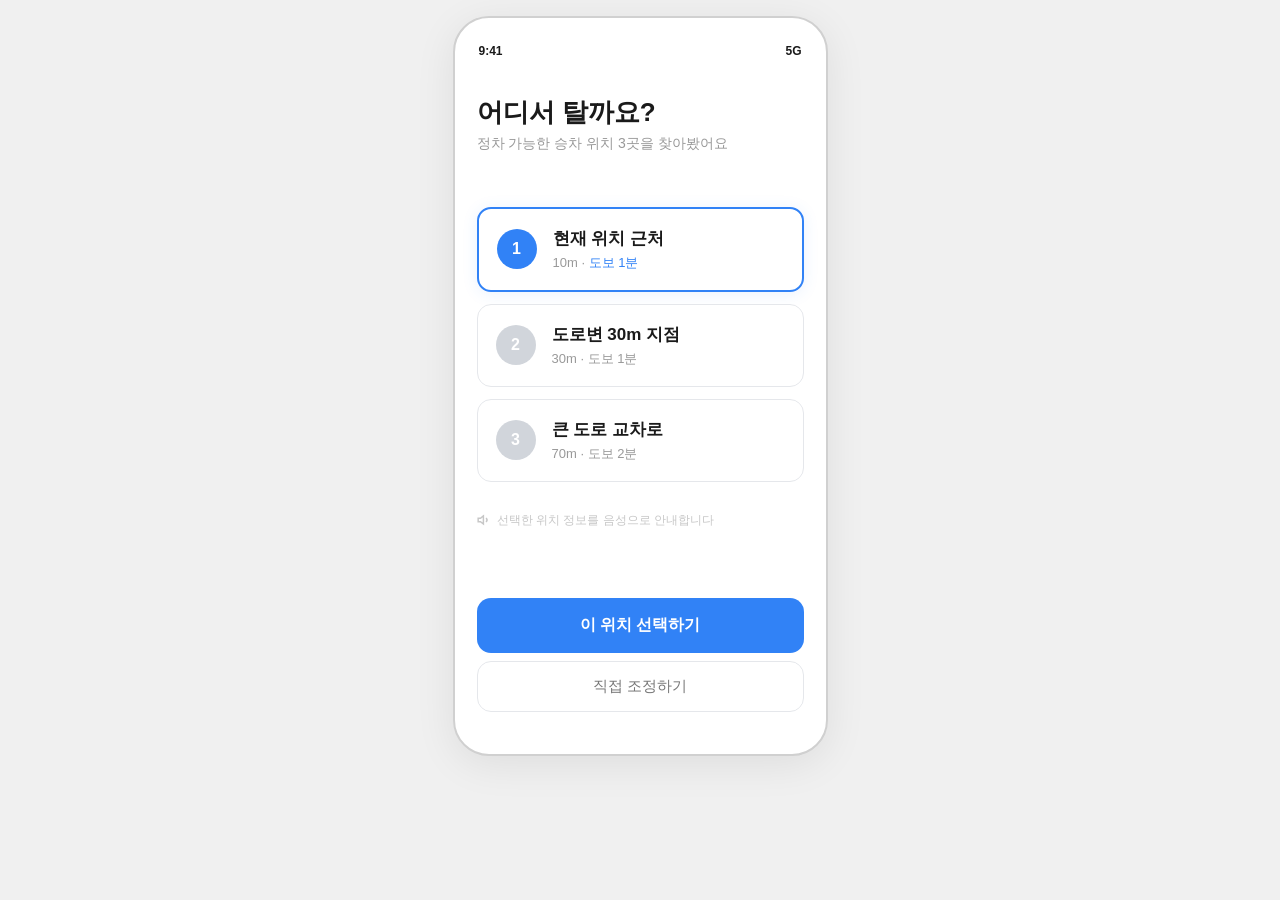
==== pages/boarding.html @ c4eb9c72 "first commit" ====
<!DOCTYPE html>
<html lang="ko">
<head>
<meta charset="UTF-8"/>
<meta name="viewport" content="width=device-width,initial-scale=1,maximum-scale=1,user-scalable=no"/>
<title>접근성 택시 호출</title>
<style>
:root{--pri:#3182F6;--pri-l:#EBF3FF;--pri-d:#1B64DA;--txt:#1A1A1A;--txt2:#999;--brd:#E5E7EB;--grn:#34C759;--red:#E24B4A;--r:14px}
*,*::before,*::after{box-sizing:border-box;margin:0;padding:0}
body{font-family:-apple-system,BlinkMacSystemFont,'Pretendard','Apple SD Gothic Neo',sans-serif;background:#F0F0F0;min-height:100vh;display:flex;justify-content:center;padding:16px 0;-webkit-font-smoothing:antialiased}
.phone{width:375px;height:740px;background:#fff;border-radius:36px;border:2px solid #D0D0D0;overflow:hidden;position:relative;box-shadow:0 8px 40px rgba(0,0,0,.08)}
.scr{position:absolute;inset:0;display:flex;flex-direction:column;opacity:0;pointer-events:none;transition:opacity .25s}
.scr.on{opacity:1;pointer-events:auto}
.sb{height:30px;display:flex;align-items:center;justify-content:space-between;padding:0 24px;font-size:12px;font-weight:600;color:var(--txt);flex-shrink:0}
.hd{padding:10px 22px 6px;display:flex;align-items:center;gap:8px;flex-shrink:0}
.hd h1{font-size:18px;font-weight:600;color:var(--txt)}
.bd{flex:1;display:flex;flex-direction:column;padding:0 22px;overflow-y:auto;overflow-x:hidden}
.bd-c{align-items:center}
.sp{flex:1}
.pt{font-size:26px;font-weight:700;color:var(--txt);line-height:1.3}
.ps{font-size:14px;color:var(--txt2);margin-top:5px}
.bk{width:30px;height:30px;display:flex;align-items:center;justify-content:center;background:none;border:none;cursor:pointer;padding:0}
.bk svg{width:20px;height:20px;fill:none;stroke:var(--txt);stroke-width:2.5}
.btn-p{display:block;width:100%;padding:17px 0;border:none;border-radius:var(--r);background:var(--pri);color:#fff;font-size:16px;font-weight:600;text-align:center;cursor:pointer;margin-bottom:8px}
.btn-p:active{background:var(--pri-d)}
.btn-s{display:block;width:100%;padding:15px 0;border:1.5px solid var(--brd);border-radius:var(--r);background:#fff;color:#777;font-size:15px;font-weight:500;text-align:center;cursor:pointer;margin-bottom:8px}
.btn-s:active{background:#F8F8F8}
.ba{width:100%;padding-bottom:16px}
.gps{position:relative;width:100px;height:100px;margin:0 auto 30px}
.gps-o{position:absolute;inset:0;margin:auto;width:80px;height:80px;border-radius:50%;border:2.5px dashed var(--brd)}
.gps-i{position:absolute;inset:0;margin:auto;width:44px;height:44px;border-radius:50%;border:2.5px solid var(--pri);border-top-color:transparent;animation:spin 1.2s linear infinite}
.gps-d{position:absolute;inset:0;margin:auto;width:14px;height:14px;border-radius:50%;background:var(--pri)}
.dots{display:flex;gap:8px;justify-content:center;margin-top:30px}
.dot{width:8px;height:8px;border-radius:50%;background:var(--pri);animation:fd 1.4s ease-in-out infinite}
.dot:nth-child(2){animation-delay:.3s}.dot:nth-child(3){animation-delay:.6s}
@keyframes spin{to{transform:rotate(360deg)}}
@keyframes fd{0%,100%{opacity:.2}50%{opacity:1}}
@keyframes fi{from{opacity:0;transform:translateY(10px)}to{opacity:1;transform:translateY(0)}}
.cl{display:flex;flex-direction:column;gap:12px;padding-top:18px}
.cd{padding:18px;border-radius:var(--r);border:1.5px solid var(--brd);background:#fff;display:flex;align-items:center;gap:16px;cursor:pointer;transition:all .2s;animation:fi .35s both}
.cd:nth-child(2){animation-delay:.07s}.cd:nth-child(3){animation-delay:.14s}
.cd.sel{border:2.5px solid var(--pri);box-shadow:0 2px 16px rgba(49,130,246,.1)}
.cn{width:40px;height:40px;border-radius:50%;display:flex;align-items:center;justify-content:center;background:#D1D5DB;color:#fff;font-size:16px;font-weight:700;flex-shrink:0;transition:background .2s}
.cd.sel .cn{background:var(--pri)}
.cm{font-size:17px;font-weight:600;color:var(--txt)}
.ci{font-size:13px;color:var(--txt2);margin-top:4px}
.ci .wt{transition:color .2s}
.cd.sel .wt{color:var(--pri)}
.vh{display:flex;align-items:center;gap:6px;padding:12px 0;opacity:.55}
.vh span{font-size:12px;color:var(--txt2)}
.vh svg{width:14px;height:14px;fill:none;stroke:#999;stroke-width:2.5;flex-shrink:0}
.mb{flex:1;display:flex;flex-direction:column;overflow:hidden}
.mc{flex:1;position:relative;overflow:hidden;background:#EEEAE0;min-height:0}
.map-real{width:100%;height:100%;position:absolute;top:0;left:0;z-index:1}
.po{position:absolute;top:50%;left:50%;transform:translate(-50%,calc(-100% - 4px));z-index:10;pointer-events:none;display:flex;flex-direction:column;align-items:center}
.pt2{background:var(--txt);color:#fff;font-size:11px;font-weight:600;padding:4px 12px;border-radius:5px;position:relative}
.pt2::after{content:'';position:absolute;bottom:-5px;left:50%;transform:translateX(-50%);border-left:5px solid transparent;border-right:5px solid transparent;border-top:5px solid var(--txt)}
.pg{position:absolute;top:50%;left:50%;transform:translate(-50%,-50%);width:44px;height:44px;border-radius:50%;background:rgba(49,130,246,.08);z-index:5;pointer-events:none}
.mb-s{position:absolute;top:10px;right:10px;background:rgba(255,255,255,.92);border-radius:6px;padding:4px 9px;font-size:10px;color:#888;border:1px solid #ddd;z-index:10}
.mb-h{position:absolute;bottom:10px;left:50%;transform:translateX(-50%);background:rgba(0,0,0,.65);color:#fff;font-size:12px;padding:6px 16px;border-radius:16px;z-index:10;white-space:nowrap}
.bs{background:#fff;padding:14px 22px 16px;border-top:1px solid #eee;flex-shrink:0}
.bsh{width:30px;height:3px;background:#ddd;border-radius:2px;margin:0 auto 10px}
.bsi{display:flex;align-items:flex-start;gap:8px;background:#F7F7F7;border-radius:10px;padding:11px 14px;margin-bottom:12px}
.bsi svg{width:14px;height:14px;fill:none;stroke:#888;stroke-width:2.5;flex-shrink:0;margin-top:1px}
.bsi span{font-size:12px;color:#555;line-height:1.5}
.dc{background:var(--pri);border-radius:16px;padding:16px 20px 20px;margin-top:10px}
.dl{font-size:11px;color:rgba(255,255,255,.6);margin-bottom:12px}
.dm{display:flex;align-items:center;gap:16px}
.dm svg{width:54px;height:54px;flex-shrink:0}
.dd{font-size:36px;font-weight:600;color:#fff;letter-spacing:-.03em}
.dr{font-size:13px;color:rgba(255,255,255,.5);margin-top:3px}
.mm{height:60px;background:#EEEAE0;border-radius:8px;overflow:hidden;position:relative;margin:12px 0 6px}
.mm .rd{position:absolute;background:#DFDBD0}
.mm .rh{height:3px;left:0;right:0}.mm .rv{width:3px;top:0;bottom:0}
.vs{display:flex;align-items:center;justify-content:center;gap:6px;padding:6px 0;font-size:13px;color:var(--grn);transition:color .3s}
.vs.warn{color:var(--red)}
.vs svg{width:14px;height:14px}
.dir-status{font-size:12px;color:rgba(255,255,255,.7);margin-top:6px;padding:4px 10px;background:rgba(255,255,255,.1);border-radius:8px;text-align:center}
.al{font-size:13px;color:var(--txt2)}
.ai{margin:18px 0 12px}
.ai svg{width:90px;height:120px}
.ab{background:var(--pri-l);border-radius:12px;padding:16px 20px;width:100%;margin-bottom:16px}
.ab p{font-size:14px;color:var(--pri);line-height:1.7}
.it{width:100%}
.ir{display:flex;justify-content:space-between;align-items:center;padding:11px 0;border-bottom:1px solid #F0F0F0}
.ir:last-child{border-bottom:none}
.il{font-size:14px;color:var(--txt2)}
.iv{font-size:14px;font-weight:600;color:var(--txt)}
.iv-l{font-size:17px;letter-spacing:.04em}
.lm{position:absolute;bottom:60px;left:50%;transform:translateX(-50%);font-size:11px;color:#bbb;white-space:nowrap}
@media(max-width:390px){.phone{width:100%;height:100vh;height:100dvh;border-radius:0;border:none}}
</style>
</head>
<body>
<div class="phone">

<div class="scr on" id="s-load">
  <div class="sb"><span>9:41</span><span>5G</span></div>
  <div class="hd"><h1>현재 위치 확인 중</h1></div>
  <div class="bd bd-c" style="justify-content:center">
    <div class="gps"><div class="gps-o"></div><div class="gps-i"></div><div class="gps-d"></div></div>
    <p style="font-size:18px;font-weight:600;color:var(--txt);text-align:center">위치를 찾고 있습니다</p>
    <p style="font-size:14px;color:var(--txt2);text-align:center;margin-top:6px">잠시만 기다려 주세요</p>
    <div class="dots"><span class="dot"></span><span class="dot"></span><span class="dot"></span></div>
    <p class="lm" id="lm"></p>
    <div class="sp"></div>
    <p style="font-size:12px;color:#ccc;padding-bottom:20px">접근성 모드</p>
  </div>
</div>

<div class="scr" id="s-rec">
  <div class="sb"><span>9:41</span><span>5G</span></div>
  <div style="padding:12px 22px 0"><p class="pt">어디서 탈까요?</p><p class="ps" id="rec-sub">정차 가능한 승차 위치 3곳을 찾아봤어요</p></div>
  <div class="bd">
    <div class="cl" id="pl"></div>
    <div class="vh"><svg viewBox="0 0 24 24"><polygon points="11 5 6 9 2 9 2 15 6 15 11 19"/><path d="M15.54 8.46a5 5 0 010 7.07"/></svg><span>선택한 위치 정보를 음성으로 안내합니다</span></div>
    <div class="sp"></div>
    <div class="ba"><button class="btn-p" id="b-sel">이 위치 선택하기</button><button class="btn-s" id="b-adj">직접 조정하기</button></div>
  </div>
</div>

<div class="scr" id="s-map">
  <div class="sb"><span>9:41</span><span>5G</span></div>
  <div class="hd"><button class="bk" id="b-mb"><svg viewBox="0 0 24 24"><path d="M15 18l-6-6 6-6"/></svg></button><h1>위치 조정</h1></div>
  <div class="mb">
    <div class="mc"><div class="map-real" id="kmap"></div>
      <div class="po"><div class="pt2">출발</div><svg width="14" height="18" viewBox="0 0 12 15" style="margin-top:3px"><path d="M6 0C2.7 0 0 2.7 0 6c0 4.5 6 9 6 9s6-4.5 6-9c0-3.3-2.7-6-6-6z" fill="#3182F6"/><circle cx="6" cy="5.5" r="2.5" fill="#fff"/></svg></div>
      <div class="pg"></div><span class="mb-s">느린 이동</span><span class="mb-h">지도를 움직여 위치를 맞추세요</span>
    </div>
    <div class="bs"><div class="bsh"></div>
      <div class="bsi"><svg viewBox="0 0 24 24"><polygon points="11 5 6 9 2 9 2 15 6 15 11 19"/><path d="M15.54 8.46a5 5 0 010 7.07"/></svg><span id="m-addr">위치 정보를 불러오는 중...</span></div>
      <button class="btn-p" id="b-cf">이 위치로 출발지 확정</button><button class="btn-s" id="b-rc">현재 위치로 돌아가기</button>
    </div>
  </div>
</div>

<div class="scr" id="s-dir">
  <div class="sb"><span>9:41</span><span>5G</span></div>
  <div class="hd"><button class="bk" id="b-db"><svg viewBox="0 0 24 24"><path d="M15 18l-6-6 6-6"/></svg></button><h1 id="dht">승차 위치로 이동</h1></div>
  <div class="bd">
    <div class="dc"><p class="dl" id="dlc">현위치 기반</p>
      <div class="dm"><svg viewBox="0 0 52 52" fill="none"><path d="M26 44V14" stroke="#fff" stroke-width="4.5" stroke-linecap="round"/><path d="M12 24l14-14 14 14" stroke="#fff" stroke-width="4.5" stroke-linecap="round" stroke-linejoin="round"/></svg><div><p class="dd" id="dds">0m</p><p class="dr" id="ddr">승차 위치 방향</p></div></div>
      <p class="dir-status" id="d-status">경로 준비 중...</p>
    </div>
    <div class="mm"><div class="rd rh" style="top:50%"></div><div class="rd rv" style="left:44%"></div><svg width="3" height="24" viewBox="0 0 3 24" style="position:absolute;top:10%;left:44%;transform:translateX(-50%);z-index:2"><line x1="1.5" y1="0" x2="1.5" y2="24" stroke="#3182F6" stroke-width="2.5" stroke-dasharray="3 2.5"/></svg><div style="position:absolute;top:8%;left:44%;transform:translate(-50%,-50%);width:8px;height:8px;border-radius:50%;background:#3182F6;border:2px solid #fff;z-index:3"></div><svg style="position:absolute;top:68%;left:44%;transform:translate(-50%,-50%);z-index:3" width="10" height="12" viewBox="0 0 10 12"><path d="M5 0C2.2 0 0 2.2 0 5c0 3.8 5 7 5 7s5-3.2 5-7c0-2.8-2.2-5-5-5z" fill="#E24B4A"/><circle cx="5" cy="4.5" r="2" fill="#fff"/></svg></div>
    <div class="vs" id="vib-row"><svg viewBox="0 0 20 20" fill="none" stroke="#34C759" stroke-width="2"><rect x="3" y="3" width="14" height="14" rx="2"/><path d="M7 10h6"/></svg><span id="vib-txt">방향 맞음 — 짧은 진동</span></div>
    <div class="sp"></div><div class="ba"><button class="btn-s" id="b-end">안내 종료</button></div>
  </div>
</div>

<div class="scr" id="s-arr">
  <div class="sb"><span>9:41</span><span>5G</span></div>
  <div style="padding:10px 22px 0"><p class="al">승차 위치 도착</p><p class="pt" style="font-size:22px;margin-top:2px">승차 위치에 도착했습니다</p><p class="ps" id="a-name">승차 위치</p></div>
  <div class="bd bd-c">
    <div class="ai"><svg viewBox="0 0 80 110" fill="none"><path d="M40 6l5 5-5 5-5-5z" fill="#3182F6" opacity=".2"/><path d="M40 0l7 7-7 7-7-7z" fill="#3182F6" opacity=".4"/><rect x="16" y="22" width="48" height="78" rx="14" fill="#E8E8E8" stroke="#C0C0C0" stroke-width="1.5"/><rect x="20" y="28" width="40" height="66" rx="10" fill="#3182F6"/><rect x="24" y="32" width="32" height="24" rx="5" fill="#7AB3FA"/><rect x="24" y="72" width="32" height="18" rx="5" fill="#7AB3FA"/><rect x="30" y="60" width="20" height="8" rx="3" fill="#FFD60A"/><circle cx="28" cy="36" r="2" fill="#B5D4F4"/><circle cx="52" cy="36" r="2" fill="#B5D4F4"/><rect x="12" y="40" width="5" height="14" rx="2.5" fill="#C0C0C0"/><rect x="63" y="40" width="5" height="14" rx="2.5" fill="#C0C0C0"/><rect x="12" y="72" width="5" height="14" rx="2.5" fill="#C0C0C0"/><rect x="63" y="72" width="5" height="14" rx="2.5" fill="#C0C0C0"/></svg></div>
    <div class="ab"><p>이 위치에서 택시를 기다려 주세요</p><p>택시는 약 <strong>3분</strong> 후 도착합니다</p></div>
    <div class="it"><div class="ir"><span class="il">차량번호</span><span class="iv iv-l">32바 7749</span></div><div class="ir" style="border:none"><span class="il">차종</span><span class="iv">흰색 쏘나타</span></div></div>
    <div class="sp"></div><div class="ba"><button class="btn-p">기사에게 위치 알리기</button></div>
  </div>
</div>

</div>
<script>
(function(){
'use strict';
var KEY='93fb3b70693c7f3aba7c97dd76479fd7';
var TMAP_KEY='ewuHf80duw1GifgLJa0T493eeglXMUyz2eCDDbfo';
var loc=null,places=[],si=0,kok=false,mi=null,done=false;
var target=null;
var routePoints=[];
var watchId=null;
var offRouteStart=0;
var lastVibTime=0;
var isFallbackRoute=false;

function $(s){return document.querySelector(s)}
function $$(s){return document.querySelectorAll(s)}

function go(id){
  $$('.scr').forEach(function(s){s.classList.remove('on')});
  var t=$('#s-'+id);if(t)t.classList.add('on');
  if(id==='map') scheduleMapInit();
  if(id==='dir') iDir();
}

function gd(a,b,c,d){
  var R=6371e3,x=(c-a)*Math.PI/180,y=(d-b)*Math.PI/180;
  var z=Math.sin(x/2)**2+Math.cos(a*Math.PI/180)*Math.cos(c*Math.PI/180)*Math.sin(y/2)**2;
  return Math.round(R*2*Math.atan2(Math.sqrt(z),Math.sqrt(1-z)));
}

function vibrateSafe(pattern){
  if(navigator.vibrate) navigator.vibrate(pattern);
}

function stopWatch(){
  if(watchId!==null){navigator.geolocation.clearWatch(watchId);watchId=null}
}

// ── GPS ──
function iGPS(){
  $('#lm').textContent='GPS 신호 수신 중...';
  if(!navigator.geolocation){loc={lat:37.5665,lng:126.978};oLoc();return}
  navigator.geolocation.getCurrentPosition(function(p){
    loc={lat:p.coords.latitude,lng:p.coords.longitude};
    $('#lm').textContent='위치 확인 완료, 주변 탐색 중...';oLoc();
  },function(){
    $('#lm').textContent='기본 위치 사용';loc={lat:37.5665,lng:126.978};oLoc();
  },{timeout:8000,enableHighAccuracy:true,maximumAge:0});
  setTimeout(function(){if(!loc){loc={lat:37.5665,lng:126.978};oLoc()}},9000);
}

// ── Kakao SDK ──
function lK(){
  var s=document.createElement('script');
  s.src='https://dapi.kakao.com/v2/maps/sdk.js?appkey='+KEY+'&libraries=services&autoload=false';
  s.onload=function(){
    if(window.kakao&&window.kakao.maps){
      window.kakao.maps.load(function(){kok=true;console.log('Kakao OK');if(loc&&!done)sP()});
    }
  };
  s.onerror=function(){console.log('SDK fail');if(loc&&!done)fb()};
  document.head.appendChild(s);
}

function oLoc(){
  if(kok&&!done){sP();return}
  var w=setInterval(function(){if(kok){clearInterval(w);if(!done)sP()}},300);
  setTimeout(function(){clearInterval(w);if(!done)fb()},7000);
}

// ── Search Places ──
function sP(){
  if(done)return;done=true;
  var all=[],pos=new kakao.maps.LatLng(loc.lat,loc.lng),ps=new kakao.maps.services.Places();
  var kws=['편의점','지하철역 출구','버스정류장'],cnt=0;
  kws.forEach(function(kw){
    ps.keywordSearch(kw,function(data,st){
      cnt++;
      if(st===kakao.maps.services.Status.OK){
        data.forEach(function(d){
          var dist=parseInt(d.distance)||gd(loc.lat,loc.lng,+d.y,+d.x);
          if(dist<=500)all.push({name:d.place_name+' 앞',dist:dist,walk:Math.max(1,Math.ceil(dist/67)),lat:+d.y,lng:+d.x,addr:d.road_address_name||d.address_name});
        });
      }
      if(cnt>=kws.length){
        if(all.length===0){fbGeo();return}
        all.sort(function(a,b){return a.dist-b.dist});
        var seen={},u=[];
        all.forEach(function(r){var k=r.lat.toFixed(4)+','+r.lng.toFixed(4);if(!seen[k]&&u.length<3){seen[k]=true;u.push(r)}});
        places=u.length?u:all.slice(0,3);
        rC();setTimeout(function(){go('rec')},500);
      }
    },{location:pos,radius:500,sort:kakao.maps.services.SortBy.DISTANCE,size:5});
  });
}

function fbGeo(){
  if(!kok){fb();return}
  var gc=new kakao.maps.services.Geocoder();
  gc.coord2Address(loc.lng,loc.lat,function(r,st){
    var b='현재 위치';
    if(st===kakao.maps.services.Status.OK&&r[0])b=r[0].road_address?r[0].road_address.address_name:r[0].address.address_name;
    places=[{name:b+' 앞',dist:10,walk:1,lat:loc.lat,lng:loc.lng,addr:b},{name:b+' 건너편',dist:30,walk:1,lat:loc.lat+.0003,lng:loc.lng,addr:b},{name:b+' 사거리',dist:60,walk:2,lat:loc.lat,lng:loc.lng+.0005,addr:b}];
    rC();setTimeout(function(){go('rec')},500);
  });
}

function fb(){
  done=true;
  places=[{name:'현재 위치 근처',dist:10,walk:1,lat:loc.lat,lng:loc.lng,addr:'현재 위치'},{name:'도로변 30m 지점',dist:30,walk:1,lat:loc.lat+.0003,lng:loc.lng,addr:'부근'},{name:'큰 도로 교차로',dist:70,walk:2,lat:loc.lat+.0005,lng:loc.lng+.0003,addr:'부근'}];
  rC();setTimeout(function(){go('rec')},500);
}

// ── Render Cards ──
function rC(){
  var el=$('#pl');if(!el)return;el.innerHTML='';si=0;
  $('#rec-sub').textContent='정차 가능한 승차 위치 '+places.length+'곳을 찾아봤어요';
  places.forEach(function(p,i){
    var c=document.createElement('div');c.className='cd'+(i===0?' sel':'');
    c.innerHTML='<div class="cn">'+(i+1)+'</div><div><div class="cm">'+p.name+'</div><div class="ci">'+p.dist+'m · <span class="wt">도보 '+p.walk+'분</span></div></div>';
    c.onclick=function(){si=i;$$('.cd').forEach(function(x,j){j===si?x.classList.add('sel'):x.classList.remove('sel')})};
    el.appendChild(c);
  });
}

// ── Map Init (fix #3) ──
function scheduleMapInit(){
  requestAnimationFrame(function(){
    requestAnimationFrame(function(){
      setTimeout(iMap,80);
    });
  });
}

function iMap(){
  var c=document.getElementById('kmap');
  if(!c||!kok||!loc){
    var s=places[si]||{name:'위치 정보 없음',dist:0};
    $('#m-addr').textContent=s.name+', '+s.dist+'m, 승차 가능';
    return;
  }
  // check container rendered
  if(c.clientWidth===0||c.clientHeight===0){
    setTimeout(iMap,100);return;
  }
  // reuse existing map
  if(mi){
    try{
      mi.relayout();
      var ct=places[si]?new kakao.maps.LatLng(places[si].lat,places[si].lng):new kakao.maps.LatLng(loc.lat,loc.lng);
      mi.setCenter(ct);
    }catch(e){console.log('relayout err:',e)}
    return;
  }
  try{
    var startPos=places[si]?new kakao.maps.LatLng(places[si].lat,places[si].lng):new kakao.maps.LatLng(loc.lat,loc.lng);
    var map=new kakao.maps.Map(c,{center:startPos,level:3});
    mi=map;
    // blue dot for current location
    var dot=document.createElement('div');dot.style.cssText='width:14px;height:14px;background:#3182F6;border-radius:50%;border:3px solid #fff;box-shadow:0 0 8px rgba(49,130,246,.4)';
    new kakao.maps.CustomOverlay({position:new kakao.maps.LatLng(loc.lat,loc.lng),content:dot,map:map,zIndex:3});
    // geocoder for address
    var gc=new kakao.maps.services.Geocoder();
    function ua(){
      var p=map.getCenter(),d=gd(loc.lat,loc.lng,p.getLat(),p.getLng());
      gc.coord2Address(p.getLng(),p.getLat(),function(r,s){
        if(s===kakao.maps.services.Status.OK&&r[0]){
          var a=r[0].road_address?r[0].road_address.address_name:r[0].address.address_name;
          $('#m-addr').textContent=a+', '+d+'m, 승차 가능';
        }
      });
    }
    kakao.maps.event.addListener(map,'idle',ua);
    setTimeout(function(){map.relayout();map.setCenter(startPos);ua()},150);
    console.log('Map init OK');
  }catch(e){
    console.log('Map err:',e);
    $('#m-addr').textContent='지도 로딩 실패 ('+location.origin+')';
  }
}

// ── TMAP Route (fix #1) ──
function fetchTmapRoute(cb){
  if(!TMAP_KEY||!loc||!target){cb(null);return}
  var body={
    startX:String(loc.lng),startY:String(loc.lat),
    endX:String(target.lng),endY:String(target.lat),
    startName:encodeURIComponent('현재 위치'),
    endName:encodeURIComponent(target.name||'승차 위치'),
    reqCoordType:'WGS84GEO',resCoordType:'WGS84GEO',
    searchOption:'30',sort:'custom'
  };
  fetch('https://apis.openapi.sk.com/tmap/routes/pedestrian?version=1',{
    method:'POST',
    headers:{'Accept':'application/json','Content-Type':'application/json','appKey':TMAP_KEY},
    body:JSON.stringify(body)
  }).then(function(r){return r.json()}).then(function(data){
    if(!data.features||data.features.length===0){cb(null);return}
    var pts=[];
    data.features.forEach(function(f){
      if(f.geometry.type==='LineString'){
        f.geometry.coordinates.forEach(function(c){
          pts.push({lng:c[0],lat:c[1]});
        });
      }
    });
    cb(pts.length>0?pts:null);
  }).catch(function(e){
    console.log('TMAP error:',e);cb(null);
  });
}

// ── Direction (fix #1,#4) ──
function iDir(){
  var t=target||(places[si]?places[si]:null);
  if(!t)return;
  target=t;

  var shortName=(t.name||'').replace(' 앞','');
  $('#dht').textContent=shortName+' 앞으로';
  $('#dlc').textContent='현위치: '+(t.addr||'현재 위치');
  var initDist=gd(loc.lat,loc.lng,t.lat,t.lng);
  $('#dds').textContent=initDist+'m';
  $('#ddr').textContent='승차 위치 방향';
  $('#d-status').textContent='경로 준비 중...';
  setVib('경로 탐색 중',false);

  routePoints=[];isFallbackRoute=false;offRouteStart=0;
  stopWatch();

  // get fresh GPS then fetch route
  navigator.geolocation.getCurrentPosition(function(p){
    loc={lat:p.coords.latitude,lng:p.coords.longitude};
    fetchTmapRoute(function(pts){
      if(pts&&pts.length>0){
        routePoints=pts;isFallbackRoute=false;
        $('#d-status').textContent='경로를 따라 이동 중';
        setVib('방향 맞음 — 짧은 진동',false);
      }else{
        routePoints=[];isFallbackRoute=true;
        $('#d-status').textContent='임시 직선거리 안내 중';
        setVib('직선거리 기반 안내',false);
      }
      startWatch();
    });
  },function(){
    // GPS fail — fallback straight line
    routePoints=[];isFallbackRoute=true;
    $('#d-status').textContent='임시 직선거리 안내 중';
    setVib('위치 정확도 낮음',true);
    startWatch();
  },{timeout:5000,enableHighAccuracy:true});
}

function startWatch(){
  stopWatch();
  watchId=navigator.geolocation.watchPosition(function(p){
    var now={lat:p.coords.latitude,lng:p.coords.longitude};
    var acc=p.coords.accuracy||999;
    loc=now;
    var distToTarget=gd(now.lat,now.lng,target.lat,target.lng);
    $('#dds').textContent=distToTarget+'m';

    // Arrival check: 15m and accuracy < 35m
    if(distToTarget<=15&&acc<=35){
      handleArrival();return;
    }
    if(distToTarget<=30){
      $('#d-status').textContent='도착 근처';
      setVib('도착 근처',false);
      return;
    }
    if(acc>35){
      $('#d-status').textContent='위치 정확도 낮음';
      setVib('위치 정확도 낮음',true);
      return;
    }

    if(isFallbackRoute){
      $('#d-status').textContent='임시 직선거리 안내 중';
      setVib('직선거리 기반 안내',false);
      throttledVib([120]);
      return;
    }

    // Route-based check
    var closest=findClosest(now);
    if(closest.dist>25){
      // Off route
      if(offRouteStart===0) offRouteStart=Date.now();
      var offSec=(Date.now()-offRouteStart)/1000;
      if(offSec>30){
        $('#d-status').textContent='경로에서 벗어났을 수 있어요';
        setVib('경로 이탈 — 방향 확인 필요',true);
        throttledVib([400,120,400,120,400,120,700]);
      }else if(offSec>10){
        $('#d-status').textContent='방향 확인 중';
        setVib('경로에서 벗어났을 수 있어요',true);
        throttledVib([250,100,250,100,500]);
      }else{
        $('#d-status').textContent='방향 확인 중';
        setVib('방향 확인 중',false);
      }
    }else{
      offRouteStart=0;
      $('#d-status').textContent='경로를 따라 이동 중';
      setVib('방향 맞음 — 짧은 진동',false);
      throttledVib([120]);
    }
  },function(){
    $('#d-status').textContent='위치 정확도 낮음';
    setVib('GPS 신호 약함',true);
  },{enableHighAccuracy:true,maximumAge:2000,timeout:10000});
}

function findClosest(pos){
  var minD=Infinity,minIdx=0;
  routePoints.forEach(function(rp,i){
    var d=gd(pos.lat,pos.lng,rp.lat,rp.lng);
    if(d<minD){minD=d;minIdx=i}
  });
  return{dist:minD,idx:minIdx};
}

function throttledVib(pattern){
  var now=Date.now();
  if(now-lastVibTime<3000)return;
  lastVibTime=now;
  vibrateSafe(pattern);
}

function setVib(text,isWarn){
  var row=$('#vib-row'),txt=$('#vib-txt');
  if(txt)txt.textContent=text;
  if(row){isWarn?row.classList.add('warn'):row.classList.remove('warn')}
}

function handleArrival(){
  stopWatch();
  vibrateSafe([150,80,150]);
  if(target)$('#a-name').textContent=target.name||'승차 위치';
  go('arr');
}

// ── Events ──
function bind(){
  // select recommended place → set target → direction
  $('#b-sel').onclick=function(){
    target=places[si]||null;
    go('dir');
  };
  // go to map adjust
  $('#b-adj').onclick=function(){go('map')};
  // confirm from map → set target from map center → direction
  $('#b-cf').onclick=function(){
    if(mi&&kok){
      var center=mi.getCenter();
      target={
        name:($('#m-addr').textContent||'').split(',')[0]||'직접 지정한 위치',
        lat:center.getLat(),lng:center.getLng(),
        addr:$('#m-addr').textContent,
        custom:true
      };
    }else{
      target=places[si]||{name:'선택한 위치',lat:loc.lat,lng:loc.lng,addr:'현재 위치'};
    }
    go('dir');
  };
  // recenter map
  $('#b-rc').onclick=function(){
    if(mi&&loc&&window.kakao){
      mi.relayout();mi.setCenter(new kakao.maps.LatLng(loc.lat,loc.lng));
    }
  };
  // back from map
  $('#b-mb').onclick=function(){go('rec')};
  // back from direction — stop watch
  $('#b-db').onclick=function(){stopWatch();go('rec')};
  // end nav — stop watch → arrival
  $('#b-end').onclick=function(){
    stopWatch();
    if(target)$('#a-name').textContent=target.name;
    go('arr');
  };
}

// ── Init ──
function init(){bind();go('load');lK();iGPS()}
document.readyState==='loading'?document.addEventListener('DOMContentLoaded',init):init();
})();
</script>
</body>
</html>
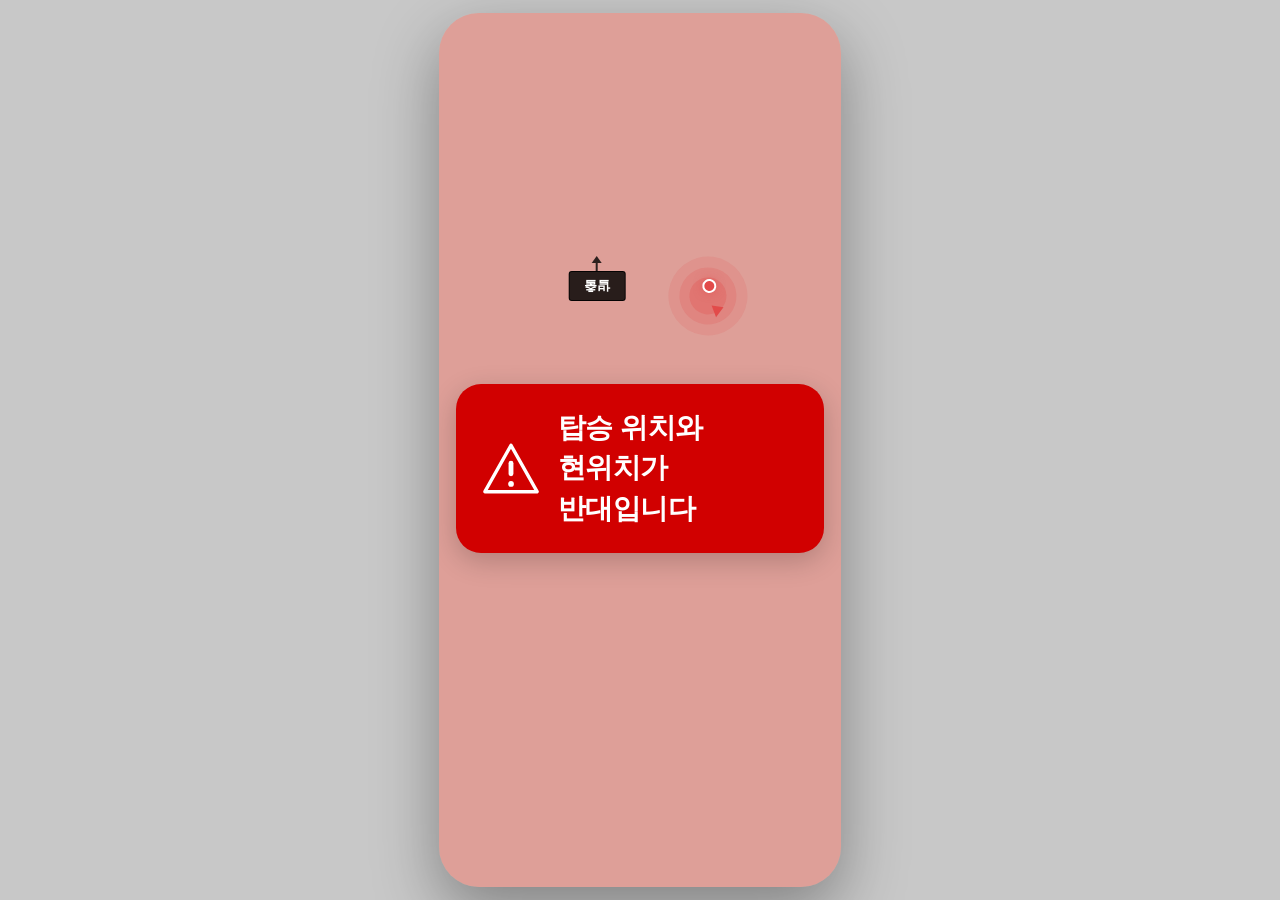
==== commit 579cd369: "feat: 택시 탑승 이후 플로우, 음성 인식 페이지 수정" ====
--- a/pages/boarding.html
+++ b/pages/boarding.html
@@ -1,554 +1,77 @@
 <!DOCTYPE html>
 <html lang="ko">
 <head>
-<meta charset="UTF-8"/>
-<meta name="viewport" content="width=device-width,initial-scale=1,maximum-scale=1,user-scalable=no"/>
-<title>접근성 택시 호출</title>
-<style>
-:root{--pri:#3182F6;--pri-l:#EBF3FF;--pri-d:#1B64DA;--txt:#1A1A1A;--txt2:#999;--brd:#E5E7EB;--grn:#34C759;--red:#E24B4A;--r:14px}
-*,*::before,*::after{box-sizing:border-box;margin:0;padding:0}
-body{font-family:-apple-system,BlinkMacSystemFont,'Pretendard','Apple SD Gothic Neo',sans-serif;background:#F0F0F0;min-height:100vh;display:flex;justify-content:center;padding:16px 0;-webkit-font-smoothing:antialiased}
-.phone{width:375px;height:740px;background:#fff;border-radius:36px;border:2px solid #D0D0D0;overflow:hidden;position:relative;box-shadow:0 8px 40px rgba(0,0,0,.08)}
-.scr{position:absolute;inset:0;display:flex;flex-direction:column;opacity:0;pointer-events:none;transition:opacity .25s}
-.scr.on{opacity:1;pointer-events:auto}
-.sb{height:30px;display:flex;align-items:center;justify-content:space-between;padding:0 24px;font-size:12px;font-weight:600;color:var(--txt);flex-shrink:0}
-.hd{padding:10px 22px 6px;display:flex;align-items:center;gap:8px;flex-shrink:0}
-.hd h1{font-size:18px;font-weight:600;color:var(--txt)}
-.bd{flex:1;display:flex;flex-direction:column;padding:0 22px;overflow-y:auto;overflow-x:hidden}
-.bd-c{align-items:center}
-.sp{flex:1}
-.pt{font-size:26px;font-weight:700;color:var(--txt);line-height:1.3}
-.ps{font-size:14px;color:var(--txt2);margin-top:5px}
-.bk{width:30px;height:30px;display:flex;align-items:center;justify-content:center;background:none;border:none;cursor:pointer;padding:0}
-.bk svg{width:20px;height:20px;fill:none;stroke:var(--txt);stroke-width:2.5}
-.btn-p{display:block;width:100%;padding:17px 0;border:none;border-radius:var(--r);background:var(--pri);color:#fff;font-size:16px;font-weight:600;text-align:center;cursor:pointer;margin-bottom:8px}
-.btn-p:active{background:var(--pri-d)}
-.btn-s{display:block;width:100%;padding:15px 0;border:1.5px solid var(--brd);border-radius:var(--r);background:#fff;color:#777;font-size:15px;font-weight:500;text-align:center;cursor:pointer;margin-bottom:8px}
-.btn-s:active{background:#F8F8F8}
-.ba{width:100%;padding-bottom:16px}
-.gps{position:relative;width:100px;height:100px;margin:0 auto 30px}
-.gps-o{position:absolute;inset:0;margin:auto;width:80px;height:80px;border-radius:50%;border:2.5px dashed var(--brd)}
-.gps-i{position:absolute;inset:0;margin:auto;width:44px;height:44px;border-radius:50%;border:2.5px solid var(--pri);border-top-color:transparent;animation:spin 1.2s linear infinite}
-.gps-d{position:absolute;inset:0;margin:auto;width:14px;height:14px;border-radius:50%;background:var(--pri)}
-.dots{display:flex;gap:8px;justify-content:center;margin-top:30px}
-.dot{width:8px;height:8px;border-radius:50%;background:var(--pri);animation:fd 1.4s ease-in-out infinite}
-.dot:nth-child(2){animation-delay:.3s}.dot:nth-child(3){animation-delay:.6s}
-@keyframes spin{to{transform:rotate(360deg)}}
-@keyframes fd{0%,100%{opacity:.2}50%{opacity:1}}
-@keyframes fi{from{opacity:0;transform:translateY(10px)}to{opacity:1;transform:translateY(0)}}
-.cl{display:flex;flex-direction:column;gap:12px;padding-top:18px}
-.cd{padding:18px;border-radius:var(--r);border:1.5px solid var(--brd);background:#fff;display:flex;align-items:center;gap:16px;cursor:pointer;transition:all .2s;animation:fi .35s both}
-.cd:nth-child(2){animation-delay:.07s}.cd:nth-child(3){animation-delay:.14s}
-.cd.sel{border:2.5px solid var(--pri);box-shadow:0 2px 16px rgba(49,130,246,.1)}
-.cn{width:40px;height:40px;border-radius:50%;display:flex;align-items:center;justify-content:center;background:#D1D5DB;color:#fff;font-size:16px;font-weight:700;flex-shrink:0;transition:background .2s}
-.cd.sel .cn{background:var(--pri)}
-.cm{font-size:17px;font-weight:600;color:var(--txt)}
-.ci{font-size:13px;color:var(--txt2);margin-top:4px}
-.ci .wt{transition:color .2s}
-.cd.sel .wt{color:var(--pri)}
-.vh{display:flex;align-items:center;gap:6px;padding:12px 0;opacity:.55}
-.vh span{font-size:12px;color:var(--txt2)}
-.vh svg{width:14px;height:14px;fill:none;stroke:#999;stroke-width:2.5;flex-shrink:0}
-.mb{flex:1;display:flex;flex-direction:column;overflow:hidden}
-.mc{flex:1;position:relative;overflow:hidden;background:#EEEAE0;min-height:0}
-.map-real{width:100%;height:100%;position:absolute;top:0;left:0;z-index:1}
-.po{position:absolute;top:50%;left:50%;transform:translate(-50%,calc(-100% - 4px));z-index:10;pointer-events:none;display:flex;flex-direction:column;align-items:center}
-.pt2{background:var(--txt);color:#fff;font-size:11px;font-weight:600;padding:4px 12px;border-radius:5px;position:relative}
-.pt2::after{content:'';position:absolute;bottom:-5px;left:50%;transform:translateX(-50%);border-left:5px solid transparent;border-right:5px solid transparent;border-top:5px solid var(--txt)}
-.pg{position:absolute;top:50%;left:50%;transform:translate(-50%,-50%);width:44px;height:44px;border-radius:50%;background:rgba(49,130,246,.08);z-index:5;pointer-events:none}
-.mb-s{position:absolute;top:10px;right:10px;background:rgba(255,255,255,.92);border-radius:6px;padding:4px 9px;font-size:10px;color:#888;border:1px solid #ddd;z-index:10}
-.mb-h{position:absolute;bottom:10px;left:50%;transform:translateX(-50%);background:rgba(0,0,0,.65);color:#fff;font-size:12px;padding:6px 16px;border-radius:16px;z-index:10;white-space:nowrap}
-.bs{background:#fff;padding:14px 22px 16px;border-top:1px solid #eee;flex-shrink:0}
-.bsh{width:30px;height:3px;background:#ddd;border-radius:2px;margin:0 auto 10px}
-.bsi{display:flex;align-items:flex-start;gap:8px;background:#F7F7F7;border-radius:10px;padding:11px 14px;margin-bottom:12px}
-.bsi svg{width:14px;height:14px;fill:none;stroke:#888;stroke-width:2.5;flex-shrink:0;margin-top:1px}
-.bsi span{font-size:12px;color:#555;line-height:1.5}
-.dc{background:var(--pri);border-radius:16px;padding:16px 20px 20px;margin-top:10px}
-.dl{font-size:11px;color:rgba(255,255,255,.6);margin-bottom:12px}
-.dm{display:flex;align-items:center;gap:16px}
-.dm svg{width:54px;height:54px;flex-shrink:0}
-.dd{font-size:36px;font-weight:600;color:#fff;letter-spacing:-.03em}
-.dr{font-size:13px;color:rgba(255,255,255,.5);margin-top:3px}
-.mm{height:60px;background:#EEEAE0;border-radius:8px;overflow:hidden;position:relative;margin:12px 0 6px}
-.mm .rd{position:absolute;background:#DFDBD0}
-.mm .rh{height:3px;left:0;right:0}.mm .rv{width:3px;top:0;bottom:0}
-.vs{display:flex;align-items:center;justify-content:center;gap:6px;padding:6px 0;font-size:13px;color:var(--grn);transition:color .3s}
-.vs.warn{color:var(--red)}
-.vs svg{width:14px;height:14px}
-.dir-status{font-size:12px;color:rgba(255,255,255,.7);margin-top:6px;padding:4px 10px;background:rgba(255,255,255,.1);border-radius:8px;text-align:center}
-.al{font-size:13px;color:var(--txt2)}
-.ai{margin:18px 0 12px}
-.ai svg{width:90px;height:120px}
-.ab{background:var(--pri-l);border-radius:12px;padding:16px 20px;width:100%;margin-bottom:16px}
-.ab p{font-size:14px;color:var(--pri);line-height:1.7}
-.it{width:100%}
-.ir{display:flex;justify-content:space-between;align-items:center;padding:11px 0;border-bottom:1px solid #F0F0F0}
-.ir:last-child{border-bottom:none}
-.il{font-size:14px;color:var(--txt2)}
-.iv{font-size:14px;font-weight:600;color:var(--txt)}
-.iv-l{font-size:17px;letter-spacing:.04em}
-.lm{position:absolute;bottom:60px;left:50%;transform:translateX(-50%);font-size:11px;color:#bbb;white-space:nowrap}
-@media(max-width:390px){.phone{width:100%;height:100vh;height:100dvh;border-radius:0;border:none}}
-</style>
+  <meta charset="UTF-8">
+  <meta name="viewport" content="width=device-width, initial-scale=1.0, maximum-scale=1.0, user-scalable=no">
+  <title>탑승 보조</title>
+  <link rel="stylesheet" href="../style.css">
+  <link rel="stylesheet" href="boarding.css">
 </head>
 <body>
-<div class="phone">
 
-<div class="scr on" id="s-load">
-  <div class="sb"><span>9:41</span><span>5G</span></div>
-  <div class="hd"><h1>현재 위치 확인 중</h1></div>
-  <div class="bd bd-c" style="justify-content:center">
-    <div class="gps"><div class="gps-o"></div><div class="gps-i"></div><div class="gps-d"></div></div>
-    <p style="font-size:18px;font-weight:600;color:var(--txt);text-align:center">위치를 찾고 있습니다</p>
-    <p style="font-size:14px;color:var(--txt2);text-align:center;margin-top:6px">잠시만 기다려 주세요</p>
-    <div class="dots"><span class="dot"></span><span class="dot"></span><span class="dot"></span></div>
-    <p class="lm" id="lm"></p>
-    <div class="sp"></div>
-    <p style="font-size:12px;color:#ccc;padding-bottom:20px">접근성 모드</p>
-  </div>
-</div>
+  <div id="boarding-screen" class="boarding-screen is-wrong">
 
-<div class="scr" id="s-rec">
-  <div class="sb"><span>9:41</span><span>5G</span></div>
-  <div style="padding:12px 22px 0"><p class="pt">어디서 탈까요?</p><p class="ps" id="rec-sub">정차 가능한 승차 위치 3곳을 찾아봤어요</p></div>
-  <div class="bd">
-    <div class="cl" id="pl"></div>
-    <div class="vh"><svg viewBox="0 0 24 24"><polygon points="11 5 6 9 2 9 2 15 6 15 11 19"/><path d="M15.54 8.46a5 5 0 010 7.07"/></svg><span>선택한 위치 정보를 음성으로 안내합니다</span></div>
-    <div class="sp"></div>
-    <div class="ba"><button class="btn-p" id="b-sel">이 위치 선택하기</button><button class="btn-s" id="b-adj">직접 조정하기</button></div>
-  </div>
-</div>
+    <!-- 지도 배경 -->
+    <div class="map-wrap" aria-hidden="true">
+      <img
+        id="map-bg"
+        class="map-bg"
+        src="https://www.figma.com/api/mcp/asset/9b05a7f2-fd48-475c-aa27-2a9048db8fb3"
+        alt=""
+      >
+      <!-- 오류 상태 반투명 빨간 오버레이 -->
+      <div class="wrong-overlay" aria-hidden="true"></div>
+    </div>
 
-<div class="scr" id="s-map">
-  <div class="sb"><span>9:41</span><span>5G</span></div>
-  <div class="hd"><button class="bk" id="b-mb"><svg viewBox="0 0 24 24"><path d="M15 18l-6-6 6-6"/></svg></button><h1>위치 조정</h1></div>
-  <div class="mb">
-    <div class="mc"><div class="map-real" id="kmap"></div>
-      <div class="po"><div class="pt2">출발</div><svg width="14" height="18" viewBox="0 0 12 15" style="margin-top:3px"><path d="M6 0C2.7 0 0 2.7 0 6c0 4.5 6 9 6 9s6-4.5 6-9c0-3.3-2.7-6-6-6z" fill="#3182F6"/><circle cx="6" cy="5.5" r="2.5" fill="#fff"/></svg></div>
-      <div class="pg"></div><span class="mb-s">느린 이동</span><span class="mb-h">지도를 움직여 위치를 맞추세요</span>
-    </div>
-    <div class="bs"><div class="bsh"></div>
-      <div class="bsi"><svg viewBox="0 0 24 24"><polygon points="11 5 6 9 2 9 2 15 6 15 11 19"/><path d="M15.54 8.46a5 5 0 010 7.07"/></svg><span id="m-addr">위치 정보를 불러오는 중...</span></div>
-      <button class="btn-p" id="b-cf">이 위치로 출발지 확정</button><button class="btn-s" id="b-rc">현재 위치로 돌아가기</button>
-    </div>
-  </div>
-</div>
+    <!-- 현재위치 마커 (CSS) -->
+    <div class="loc-marker" aria-hidden="true">
+      <div class="pulse pulse-lg"></div>
+      <div class="pulse pulse-md"></div>
+      <div class="pulse pulse-sm"></div>
+      <div class="loc-dot"></div>
+      <div class="loc-arrow"></div>
+    </div>
 
-<div class="scr" id="s-dir">
-  <div class="sb"><span>9:41</span><span>5G</span></div>
-  <div class="hd"><button class="bk" id="b-db"><svg viewBox="0 0 24 24"><path d="M15 18l-6-6 6-6"/></svg></button><h1 id="dht">승차 위치로 이동</h1></div>
-  <div class="bd">
-    <div class="dc"><p class="dl" id="dlc">현위치 기반</p>
-      <div class="dm"><svg viewBox="0 0 52 52" fill="none"><path d="M26 44V14" stroke="#fff" stroke-width="4.5" stroke-linecap="round"/><path d="M12 24l14-14 14 14" stroke="#fff" stroke-width="4.5" stroke-linecap="round" stroke-linejoin="round"/></svg><div><p class="dd" id="dds">0m</p><p class="dr" id="ddr">승차 위치 방향</p></div></div>
-      <p class="dir-status" id="d-status">경로 준비 중...</p>
-    </div>
-    <div class="mm"><div class="rd rh" style="top:50%"></div><div class="rd rv" style="left:44%"></div><svg width="3" height="24" viewBox="0 0 3 24" style="position:absolute;top:10%;left:44%;transform:translateX(-50%);z-index:2"><line x1="1.5" y1="0" x2="1.5" y2="24" stroke="#3182F6" stroke-width="2.5" stroke-dasharray="3 2.5"/></svg><div style="position:absolute;top:8%;left:44%;transform:translate(-50%,-50%);width:8px;height:8px;border-radius:50%;background:#3182F6;border:2px solid #fff;z-index:3"></div><svg style="position:absolute;top:68%;left:44%;transform:translate(-50%,-50%);z-index:3" width="10" height="12" viewBox="0 0 10 12"><path d="M5 0C2.2 0 0 2.2 0 5c0 3.8 5 7 5 7s5-3.2 5-7c0-2.8-2.2-5-5-5z" fill="#E24B4A"/><circle cx="5" cy="4.5" r="2" fill="#fff"/></svg></div>
-    <div class="vs" id="vib-row"><svg viewBox="0 0 20 20" fill="none" stroke="#34C759" stroke-width="2"><rect x="3" y="3" width="14" height="14" rx="2"/><path d="M7 10h6"/></svg><span id="vib-txt">방향 맞음 — 짧은 진동</span></div>
-    <div class="sp"></div><div class="ba"><button class="btn-s" id="b-end">안내 종료</button></div>
-  </div>
-</div>
+    <!-- 택시 출발 핀 (오류 상태에서만) -->
+    <div class="taxi-pin" aria-hidden="true">
+      <div class="pin-chip">출발</div>
+      <div class="pin-stem"></div>
+      <div class="pin-foot"></div>
+    </div>
 
-<div class="scr" id="s-arr">
-  <div class="sb"><span>9:41</span><span>5G</span></div>
-  <div style="padding:10px 22px 0"><p class="al">승차 위치 도착</p><p class="pt" style="font-size:22px;margin-top:2px">승차 위치에 도착했습니다</p><p class="ps" id="a-name">승차 위치</p></div>
-  <div class="bd bd-c">
-    <div class="ai"><svg viewBox="0 0 80 110" fill="none"><path d="M40 6l5 5-5 5-5-5z" fill="#3182F6" opacity=".2"/><path d="M40 0l7 7-7 7-7-7z" fill="#3182F6" opacity=".4"/><rect x="16" y="22" width="48" height="78" rx="14" fill="#E8E8E8" stroke="#C0C0C0" stroke-width="1.5"/><rect x="20" y="28" width="40" height="66" rx="10" fill="#3182F6"/><rect x="24" y="32" width="32" height="24" rx="5" fill="#7AB3FA"/><rect x="24" y="72" width="32" height="18" rx="5" fill="#7AB3FA"/><rect x="30" y="60" width="20" height="8" rx="3" fill="#FFD60A"/><circle cx="28" cy="36" r="2" fill="#B5D4F4"/><circle cx="52" cy="36" r="2" fill="#B5D4F4"/><rect x="12" y="40" width="5" height="14" rx="2.5" fill="#C0C0C0"/><rect x="63" y="40" width="5" height="14" rx="2.5" fill="#C0C0C0"/><rect x="12" y="72" width="5" height="14" rx="2.5" fill="#C0C0C0"/><rect x="63" y="72" width="5" height="14" rx="2.5" fill="#C0C0C0"/></svg></div>
-    <div class="ab"><p>이 위치에서 택시를 기다려 주세요</p><p>택시는 약 <strong>3분</strong> 후 도착합니다</p></div>
-    <div class="it"><div class="ir"><span class="il">차량번호</span><span class="iv iv-l">32바 7749</span></div><div class="ir" style="border:none"><span class="il">차종</span><span class="iv">흰색 쏘나타</span></div></div>
-    <div class="sp"></div><div class="ba"><button class="btn-p">기사에게 위치 알리기</button></div>
-  </div>
-</div>
+    <!-- 상태 배너 -->
+    <div
+      id="alert-banner"
+      class="alert-banner"
+      role="alert"
+      aria-live="assertive"
+      aria-atomic="true"
+    >
+      <div class="banner-inner">
+        <div class="warn-icon" aria-hidden="true">
+          <svg viewBox="0 0 60 56" fill="none" xmlns="http://www.w3.org/2000/svg">
+            <path d="M30 4L57 52H3L30 4Z"
+              stroke="white" stroke-width="3.5"
+              stroke-linejoin="round" fill="none"/>
+            <rect x="27.5" y="20" width="5" height="16" rx="2.5" fill="white"/>
+            <circle cx="30" cy="44" r="3" fill="white"/>
+          </svg>
+        </div>
+        <p id="banner-text" class="banner-text">탑승 위치와 현위치가<br>반대입니다</p>
+      </div>
+    </div>
 
-</div>
-<script>
-(function(){
-'use strict';
-var KEY='93fb3b70693c7f3aba7c97dd76479fd7';
-var TMAP_KEY='ewuHf80duw1GifgLJa0T493eeglXMUyz2eCDDbfo';
-var loc=null,places=[],si=0,kok=false,mi=null,done=false;
-var target=null;
-var routePoints=[];
-var watchId=null;
-var offRouteStart=0;
-var lastVibTime=0;
-var isFallbackRoute=false;
+  </div>
 
-function $(s){return document.querySelector(s)}
-function $$(s){return document.querySelectorAll(s)}
+  <!-- 스크린리더 안내 -->
+  <div
+    class="sr-only"
+    id="sr-announce"
+    role="status"
+    aria-live="assertive"
+    aria-atomic="true"
+  ></div>
 
-function go(id){
-  $$('.scr').forEach(function(s){s.classList.remove('on')});
-  var t=$('#s-'+id);if(t)t.classList.add('on');
-  if(id==='map') scheduleMapInit();
-  if(id==='dir') iDir();
-}
-
-function gd(a,b,c,d){
-  var R=6371e3,x=(c-a)*Math.PI/180,y=(d-b)*Math.PI/180;
-  var z=Math.sin(x/2)**2+Math.cos(a*Math.PI/180)*Math.cos(c*Math.PI/180)*Math.sin(y/2)**2;
-  return Math.round(R*2*Math.atan2(Math.sqrt(z),Math.sqrt(1-z)));
-}
-
-function vibrateSafe(pattern){
-  if(navigator.vibrate) navigator.vibrate(pattern);
-}
-
-function stopWatch(){
-  if(watchId!==null){navigator.geolocation.clearWatch(watchId);watchId=null}
-}
-
-// ── GPS ──
-function iGPS(){
-  $('#lm').textContent='GPS 신호 수신 중...';
-  if(!navigator.geolocation){loc={lat:37.5665,lng:126.978};oLoc();return}
-  navigator.geolocation.getCurrentPosition(function(p){
-    loc={lat:p.coords.latitude,lng:p.coords.longitude};
-    $('#lm').textContent='위치 확인 완료, 주변 탐색 중...';oLoc();
-  },function(){
-    $('#lm').textContent='기본 위치 사용';loc={lat:37.5665,lng:126.978};oLoc();
-  },{timeout:8000,enableHighAccuracy:true,maximumAge:0});
-  setTimeout(function(){if(!loc){loc={lat:37.5665,lng:126.978};oLoc()}},9000);
-}
-
-// ── Kakao SDK ──
-function lK(){
-  var s=document.createElement('script');
-  s.src='https://dapi.kakao.com/v2/maps/sdk.js?appkey='+KEY+'&libraries=services&autoload=false';
-  s.onload=function(){
-    if(window.kakao&&window.kakao.maps){
-      window.kakao.maps.load(function(){kok=true;console.log('Kakao OK');if(loc&&!done)sP()});
-    }
-  };
-  s.onerror=function(){console.log('SDK fail');if(loc&&!done)fb()};
-  document.head.appendChild(s);
-}
-
-function oLoc(){
-  if(kok&&!done){sP();return}
-  var w=setInterval(function(){if(kok){clearInterval(w);if(!done)sP()}},300);
-  setTimeout(function(){clearInterval(w);if(!done)fb()},7000);
-}
-
-// ── Search Places ──
-function sP(){
-  if(done)return;done=true;
-  var all=[],pos=new kakao.maps.LatLng(loc.lat,loc.lng),ps=new kakao.maps.services.Places();
-  var kws=['편의점','지하철역 출구','버스정류장'],cnt=0;
-  kws.forEach(function(kw){
-    ps.keywordSearch(kw,function(data,st){
-      cnt++;
-      if(st===kakao.maps.services.Status.OK){
-        data.forEach(function(d){
-          var dist=parseInt(d.distance)||gd(loc.lat,loc.lng,+d.y,+d.x);
-          if(dist<=500)all.push({name:d.place_name+' 앞',dist:dist,walk:Math.max(1,Math.ceil(dist/67)),lat:+d.y,lng:+d.x,addr:d.road_address_name||d.address_name});
-        });
-      }
-      if(cnt>=kws.length){
-        if(all.length===0){fbGeo();return}
-        all.sort(function(a,b){return a.dist-b.dist});
-        var seen={},u=[];
-        all.forEach(function(r){var k=r.lat.toFixed(4)+','+r.lng.toFixed(4);if(!seen[k]&&u.length<3){seen[k]=true;u.push(r)}});
-        places=u.length?u:all.slice(0,3);
-        rC();setTimeout(function(){go('rec')},500);
-      }
-    },{location:pos,radius:500,sort:kakao.maps.services.SortBy.DISTANCE,size:5});
-  });
-}
-
-function fbGeo(){
-  if(!kok){fb();return}
-  var gc=new kakao.maps.services.Geocoder();
-  gc.coord2Address(loc.lng,loc.lat,function(r,st){
-    var b='현재 위치';
-    if(st===kakao.maps.services.Status.OK&&r[0])b=r[0].road_address?r[0].road_address.address_name:r[0].address.address_name;
-    places=[{name:b+' 앞',dist:10,walk:1,lat:loc.lat,lng:loc.lng,addr:b},{name:b+' 건너편',dist:30,walk:1,lat:loc.lat+.0003,lng:loc.lng,addr:b},{name:b+' 사거리',dist:60,walk:2,lat:loc.lat,lng:loc.lng+.0005,addr:b}];
-    rC();setTimeout(function(){go('rec')},500);
-  });
-}
-
-function fb(){
-  done=true;
-  places=[{name:'현재 위치 근처',dist:10,walk:1,lat:loc.lat,lng:loc.lng,addr:'현재 위치'},{name:'도로변 30m 지점',dist:30,walk:1,lat:loc.lat+.0003,lng:loc.lng,addr:'부근'},{name:'큰 도로 교차로',dist:70,walk:2,lat:loc.lat+.0005,lng:loc.lng+.0003,addr:'부근'}];
-  rC();setTimeout(function(){go('rec')},500);
-}
-
-// ── Render Cards ──
-function rC(){
-  var el=$('#pl');if(!el)return;el.innerHTML='';si=0;
-  $('#rec-sub').textContent='정차 가능한 승차 위치 '+places.length+'곳을 찾아봤어요';
-  places.forEach(function(p,i){
-    var c=document.createElement('div');c.className='cd'+(i===0?' sel':'');
-    c.innerHTML='<div class="cn">'+(i+1)+'</div><div><div class="cm">'+p.name+'</div><div class="ci">'+p.dist+'m · <span class="wt">도보 '+p.walk+'분</span></div></div>';
-    c.onclick=function(){si=i;$$('.cd').forEach(function(x,j){j===si?x.classList.add('sel'):x.classList.remove('sel')})};
-    el.appendChild(c);
-  });
-}
-
-// ── Map Init (fix #3) ──
-function scheduleMapInit(){
-  requestAnimationFrame(function(){
-    requestAnimationFrame(function(){
-      setTimeout(iMap,80);
-    });
-  });
-}
-
-function iMap(){
-  var c=document.getElementById('kmap');
-  if(!c||!kok||!loc){
-    var s=places[si]||{name:'위치 정보 없음',dist:0};
-    $('#m-addr').textContent=s.name+', '+s.dist+'m, 승차 가능';
-    return;
-  }
-  // check container rendered
-  if(c.clientWidth===0||c.clientHeight===0){
-    setTimeout(iMap,100);return;
-  }
-  // reuse existing map
-  if(mi){
-    try{
-      mi.relayout();
-      var ct=places[si]?new kakao.maps.LatLng(places[si].lat,places[si].lng):new kakao.maps.LatLng(loc.lat,loc.lng);
-      mi.setCenter(ct);
-    }catch(e){console.log('relayout err:',e)}
-    return;
-  }
-  try{
-    var startPos=places[si]?new kakao.maps.LatLng(places[si].lat,places[si].lng):new kakao.maps.LatLng(loc.lat,loc.lng);
-    var map=new kakao.maps.Map(c,{center:startPos,level:3});
-    mi=map;
-    // blue dot for current location
-    var dot=document.createElement('div');dot.style.cssText='width:14px;height:14px;background:#3182F6;border-radius:50%;border:3px solid #fff;box-shadow:0 0 8px rgba(49,130,246,.4)';
-    new kakao.maps.CustomOverlay({position:new kakao.maps.LatLng(loc.lat,loc.lng),content:dot,map:map,zIndex:3});
-    // geocoder for address
-    var gc=new kakao.maps.services.Geocoder();
-    function ua(){
-      var p=map.getCenter(),d=gd(loc.lat,loc.lng,p.getLat(),p.getLng());
-      gc.coord2Address(p.getLng(),p.getLat(),function(r,s){
-        if(s===kakao.maps.services.Status.OK&&r[0]){
-          var a=r[0].road_address?r[0].road_address.address_name:r[0].address.address_name;
-          $('#m-addr').textContent=a+', '+d+'m, 승차 가능';
-        }
-      });
-    }
-    kakao.maps.event.addListener(map,'idle',ua);
-    setTimeout(function(){map.relayout();map.setCenter(startPos);ua()},150);
-    console.log('Map init OK');
-  }catch(e){
-    console.log('Map err:',e);
-    $('#m-addr').textContent='지도 로딩 실패 ('+location.origin+')';
-  }
-}
-
-// ── TMAP Route (fix #1) ──
-function fetchTmapRoute(cb){
-  if(!TMAP_KEY||!loc||!target){cb(null);return}
-  var body={
-    startX:String(loc.lng),startY:String(loc.lat),
-    endX:String(target.lng),endY:String(target.lat),
-    startName:encodeURIComponent('현재 위치'),
-    endName:encodeURIComponent(target.name||'승차 위치'),
-    reqCoordType:'WGS84GEO',resCoordType:'WGS84GEO',
-    searchOption:'30',sort:'custom'
-  };
-  fetch('https://apis.openapi.sk.com/tmap/routes/pedestrian?version=1',{
-    method:'POST',
-    headers:{'Accept':'application/json','Content-Type':'application/json','appKey':TMAP_KEY},
-    body:JSON.stringify(body)
-  }).then(function(r){return r.json()}).then(function(data){
-    if(!data.features||data.features.length===0){cb(null);return}
-    var pts=[];
-    data.features.forEach(function(f){
-      if(f.geometry.type==='LineString'){
-        f.geometry.coordinates.forEach(function(c){
-          pts.push({lng:c[0],lat:c[1]});
-        });
-      }
-    });
-    cb(pts.length>0?pts:null);
-  }).catch(function(e){
-    console.log('TMAP error:',e);cb(null);
-  });
-}
-
-// ── Direction (fix #1,#4) ──
-function iDir(){
-  var t=target||(places[si]?places[si]:null);
-  if(!t)return;
-  target=t;
-
-  var shortName=(t.name||'').replace(' 앞','');
-  $('#dht').textContent=shortName+' 앞으로';
-  $('#dlc').textContent='현위치: '+(t.addr||'현재 위치');
-  var initDist=gd(loc.lat,loc.lng,t.lat,t.lng);
-  $('#dds').textContent=initDist+'m';
-  $('#ddr').textContent='승차 위치 방향';
-  $('#d-status').textContent='경로 준비 중...';
-  setVib('경로 탐색 중',false);
-
-  routePoints=[];isFallbackRoute=false;offRouteStart=0;
-  stopWatch();
-
-  // get fresh GPS then fetch route
-  navigator.geolocation.getCurrentPosition(function(p){
-    loc={lat:p.coords.latitude,lng:p.coords.longitude};
-    fetchTmapRoute(function(pts){
-      if(pts&&pts.length>0){
-        routePoints=pts;isFallbackRoute=false;
-        $('#d-status').textContent='경로를 따라 이동 중';
-        setVib('방향 맞음 — 짧은 진동',false);
-      }else{
-        routePoints=[];isFallbackRoute=true;
-        $('#d-status').textContent='임시 직선거리 안내 중';
-        setVib('직선거리 기반 안내',false);
-      }
-      startWatch();
-    });
-  },function(){
-    // GPS fail — fallback straight line
-    routePoints=[];isFallbackRoute=true;
-    $('#d-status').textContent='임시 직선거리 안내 중';
-    setVib('위치 정확도 낮음',true);
-    startWatch();
-  },{timeout:5000,enableHighAccuracy:true});
-}
-
-function startWatch(){
-  stopWatch();
-  watchId=navigator.geolocation.watchPosition(function(p){
-    var now={lat:p.coords.latitude,lng:p.coords.longitude};
-    var acc=p.coords.accuracy||999;
-    loc=now;
-    var distToTarget=gd(now.lat,now.lng,target.lat,target.lng);
-    $('#dds').textContent=distToTarget+'m';
-
-    // Arrival check: 15m and accuracy < 35m
-    if(distToTarget<=15&&acc<=35){
-      handleArrival();return;
-    }
-    if(distToTarget<=30){
-      $('#d-status').textContent='도착 근처';
-      setVib('도착 근처',false);
-      return;
-    }
-    if(acc>35){
-      $('#d-status').textContent='위치 정확도 낮음';
-      setVib('위치 정확도 낮음',true);
-      return;
-    }
-
-    if(isFallbackRoute){
-      $('#d-status').textContent='임시 직선거리 안내 중';
-      setVib('직선거리 기반 안내',false);
-      throttledVib([120]);
-      return;
-    }
-
-    // Route-based check
-    var closest=findClosest(now);
-    if(closest.dist>25){
-      // Off route
-      if(offRouteStart===0) offRouteStart=Date.now();
-      var offSec=(Date.now()-offRouteStart)/1000;
-      if(offSec>30){
-        $('#d-status').textContent='경로에서 벗어났을 수 있어요';
-        setVib('경로 이탈 — 방향 확인 필요',true);
-        throttledVib([400,120,400,120,400,120,700]);
-      }else if(offSec>10){
-        $('#d-status').textContent='방향 확인 중';
-        setVib('경로에서 벗어났을 수 있어요',true);
-        throttledVib([250,100,250,100,500]);
-      }else{
-        $('#d-status').textContent='방향 확인 중';
-        setVib('방향 확인 중',false);
-      }
-    }else{
-      offRouteStart=0;
-      $('#d-status').textContent='경로를 따라 이동 중';
-      setVib('방향 맞음 — 짧은 진동',false);
-      throttledVib([120]);
-    }
-  },function(){
-    $('#d-status').textContent='위치 정확도 낮음';
-    setVib('GPS 신호 약함',true);
-  },{enableHighAccuracy:true,maximumAge:2000,timeout:10000});
-}
-
-function findClosest(pos){
-  var minD=Infinity,minIdx=0;
-  routePoints.forEach(function(rp,i){
-    var d=gd(pos.lat,pos.lng,rp.lat,rp.lng);
-    if(d<minD){minD=d;minIdx=i}
-  });
-  return{dist:minD,idx:minIdx};
-}
-
-function throttledVib(pattern){
-  var now=Date.now();
-  if(now-lastVibTime<3000)return;
-  lastVibTime=now;
-  vibrateSafe(pattern);
-}
-
-function setVib(text,isWarn){
-  var row=$('#vib-row'),txt=$('#vib-txt');
-  if(txt)txt.textContent=text;
-  if(row){isWarn?row.classList.add('warn'):row.classList.remove('warn')}
-}
-
-function handleArrival(){
-  stopWatch();
-  vibrateSafe([150,80,150]);
-  if(target)$('#a-name').textContent=target.name||'승차 위치';
-  go('arr');
-}
-
-// ── Events ──
-function bind(){
-  // select recommended place → set target → direction
-  $('#b-sel').onclick=function(){
-    target=places[si]||null;
-    go('dir');
-  };
-  // go to map adjust
-  $('#b-adj').onclick=function(){go('map')};
-  // confirm from map → set target from map center → direction
-  $('#b-cf').onclick=function(){
-    if(mi&&kok){
-      var center=mi.getCenter();
-      target={
-        name:($('#m-addr').textContent||'').split(',')[0]||'직접 지정한 위치',
-        lat:center.getLat(),lng:center.getLng(),
-        addr:$('#m-addr').textContent,
-        custom:true
-      };
-    }else{
-      target=places[si]||{name:'선택한 위치',lat:loc.lat,lng:loc.lng,addr:'현재 위치'};
-    }
-    go('dir');
-  };
-  // recenter map
-  $('#b-rc').onclick=function(){
-    if(mi&&loc&&window.kakao){
-      mi.relayout();mi.setCenter(new kakao.maps.LatLng(loc.lat,loc.lng));
-    }
-  };
-  // back from map
-  $('#b-mb').onclick=function(){go('rec')};
-  // back from direction — stop watch
-  $('#b-db').onclick=function(){stopWatch();go('rec')};
-  // end nav — stop watch → arrival
-  $('#b-end').onclick=function(){
-    stopWatch();
-    if(target)$('#a-name').textContent=target.name;
-    go('arr');
-  };
-}
-
-// ── Init ──
-function init(){bind();go('load');lK();iGPS()}
-document.readyState==='loading'?document.addEventListener('DOMContentLoaded',init):init();
-})();
-</script>
+  <script src="../js/boarding.js"></script>
 </body>
-</html>+</html>
--- a/style.css
+++ b/style.css
@@ -0,0 +1,97 @@
+/* =========================================
+   style.css — 공통 스타일
+   (모든 페이지에서 공통으로 사용)
+   ========================================= */
+
+/* Reset & Variables */
+*, *::before, *::after {
+  margin: 0; padding: 0; box-sizing: border-box;
+}
+:root {
+  --kakao-yellow: #FEE500;
+  --kakao-dark:   #1A1A1A;
+  --blue:         #3B82F6;
+  --white:        #FFFFFF;
+  --g50:          #F9FAFB;
+  --g100:         #F3F4F6;
+  --g200:         #E5E7EB;
+  --g400:         #9CA3AF;
+  --g600:         #4B5563;
+  --g700:         #374151;
+  --g900:         #111827;
+}
+html {
+  width: 100%; height: 100%;
+}
+body {
+  width: 100%; min-height: 100%;
+  display: flex;
+  justify-content: center;
+  align-items: center;
+  font-family: -apple-system, BlinkMacSystemFont, 'Apple SD Gothic Neo',
+    'Malgun Gothic', 'Noto Sans KR', sans-serif;
+  -webkit-font-smoothing: antialiased;
+  background: #c8c8c8;
+  color: var(--g900);
+  overflow: auto;
+}
+.hidden { display: none !important; }
+
+/* Screen-reader only */
+.sr-only {
+  position: absolute;
+  width: 1px; height: 1px;
+  padding: 0; margin: -1px;
+  overflow: hidden;
+  clip: rect(0, 0, 0, 0);
+  white-space: nowrap;
+  border: 0;
+}
+
+/* Splash */
+.splash {
+  position: fixed; inset: 0; z-index: 9999;
+  display: flex; align-items: center; justify-content: center;
+  background: var(--white);
+  transition: opacity .4s, visibility .4s;
+}
+.splash.fade-out { opacity: 0; visibility: hidden; }
+.splash-inner { text-align: center; }
+.splash-spinner {
+  width: 44px; height: 44px; margin: 0 auto 18px;
+  border: 4px solid var(--g200);
+  border-top-color: var(--blue);
+  border-radius: 50%;
+  animation: spin .9s linear infinite;
+}
+@keyframes spin { to { transform: rotate(360deg); } }
+.splash-text { font-size: 17px; font-weight: 700; color: var(--g900); margin-bottom: 4px; }
+.splash-sub  { font-size: 13px; color: var(--g400); }
+
+/* Top bar */
+.top-bar {
+  position: absolute; top: 0; left: 0; right: 0; z-index: 100;
+  height: 52px;
+  display: flex; align-items: center; padding: 0 10px;
+  background: rgba(255,255,255,.92);
+  backdrop-filter: blur(10px);
+  -webkit-backdrop-filter: blur(10px);
+  border-bottom: 1px solid rgba(0,0,0,.06);
+}
+.btn-back {
+  width: 40px; height: 40px;
+  display: flex; align-items: center; justify-content: center;
+  border: none; background: none; cursor: pointer; border-radius: 8px;
+}
+.btn-back:active { background: var(--g100); }
+.top-bar-title {
+  flex: 1; text-align: center;
+  font-size: 15px; font-weight: 700; color: var(--g900);
+}
+.top-bar-spacer { width: 40px; }
+
+/* 공통 접근성 */
+button:focus-visible { outline: 3px solid var(--blue); outline-offset: 2px; }
+@media (prefers-reduced-motion: reduce) {
+  .splash-spinner { animation: none; }
+}
--- a/pages/boarding.css
+++ b/pages/boarding.css
@@ -0,0 +1,260 @@
+/* =========================================
+   boarding.css — 탑승 보조 화면
+   ========================================= */
+
+.boarding-screen {
+  width: 402px;
+  height: 874px;
+  flex-shrink: 0;
+  position: relative;
+  overflow: hidden;
+  background: #d4cfc5;
+  border-radius: 40px;
+  box-shadow: 0 24px 64px rgba(0,0,0,0.35);
+}
+@media (max-width: 480px) {
+  .boarding-screen {
+    width: 100vw; height: 100vh;
+    border-radius: 0; box-shadow: none;
+  }
+}
+
+/* ── 지도 배경 ── */
+
+.map-wrap {
+  position: absolute;
+  inset: 0;
+}
+
+.map-bg {
+  position: absolute;
+  left: -35.5%;
+  top: 0;
+  width: 171%;
+  height: auto;
+  min-height: 100%;
+  object-fit: cover;
+  object-position: center top;
+  transition: opacity 0.35s;
+}
+
+/* 오류 상태 반투명 오버레이 */
+.wrong-overlay {
+  position: absolute;
+  inset: 0;
+  background: rgba(255, 0, 0, 0.23);
+  opacity: 0;
+  pointer-events: none;
+  transition: opacity 0.4s;
+}
+
+.is-wrong .wrong-overlay {
+  opacity: 1;
+}
+
+/* ── 현재위치 마커 ── */
+
+.loc-marker {
+  position: absolute;
+  width: 79px;
+  height: 79px;
+  transition: left 0.6s ease, top 0.6s ease, transform 0.6s ease;
+}
+
+/* 정상 상태: 하단 왼쪽, 회전 없음 */
+.is-correct .loc-marker {
+  left: 7.7%;   /* ~31px */
+  top: 72.1%;   /* ~629px */
+  transform: rotate(0deg);
+}
+
+/* 오류 상태: 오른쪽, 98도 회전 (반대 방향) */
+.is-wrong .loc-marker {
+  left: 57.2%;  /* ~230px */
+  top: 27.8%;   /* ~242px */
+  transform: rotate(98deg);
+}
+
+.pulse {
+  position: absolute;
+  border-radius: 50%;
+  top: 50%;
+  left: 50%;
+  transform: translate(-50%, -50%);
+}
+
+.pulse-lg {
+  width: 79px;
+  height: 79px;
+  background: rgba(226, 75, 74, 0.14);
+}
+
+.pulse-md {
+  width: 57px;
+  height: 57px;
+  background: rgba(226, 75, 74, 0.20);
+}
+
+.pulse-sm {
+  width: 37px;
+  height: 37px;
+  background: rgba(226, 75, 74, 0.28);
+}
+
+.loc-dot {
+  position: absolute;
+  width: 14px;
+  height: 14px;
+  background: #E24B4A;
+  border-radius: 50%;
+  border: 2.5px solid #fff;
+  box-shadow: 0 0 8px rgba(226, 75, 74, 0.55);
+  top: 50%;
+  left: 38%;
+  transform: translate(-50%, -50%);
+}
+
+/* 방향 화살표 (현위치 오른쪽) */
+.loc-arrow {
+  position: absolute;
+  top: 37%;
+  left: 62%;
+  transform: translateY(-50%);
+  width: 0;
+  height: 0;
+  border-top: 6px solid transparent;
+  border-bottom: 6px solid transparent;
+  border-left: 11px solid #E24B4A;
+}
+
+/* ── 택시 출발 핀 ── */
+
+.taxi-pin {
+  position: absolute;
+  left: 39.3%;  /* ~158px */
+  top: 27.8%;   /* ~242px */
+  transform: translateX(-50%) scaleY(-1); /* 피그마 디자인대로 상하 반전 */
+  display: flex;
+  flex-direction: column;
+  align-items: center;
+  opacity: 0;
+  pointer-events: none;
+  transition: opacity 0.3s;
+}
+
+.is-wrong .taxi-pin {
+  opacity: 1;
+}
+
+.pin-chip {
+  background: rgba(0, 0, 0, 0.82);
+  color: #fff;
+  font-size: 13px;
+  font-weight: 700;
+  padding: 5px 14px;
+  border-radius: 3px;
+  letter-spacing: 0.3px;
+  white-space: nowrap;
+  border: 0.9px solid rgba(0, 0, 0, 0.9);
+}
+
+.pin-stem {
+  width: 2px;
+  height: 8px;
+  background: rgba(0, 0, 0, 0.8);
+}
+
+.pin-foot {
+  width: 0;
+  height: 0;
+  border-left: 5px solid transparent;
+  border-right: 5px solid transparent;
+  border-top: 7px solid rgba(0, 0, 0, 0.8);
+}
+
+/* ── 상태 배너 ── */
+
+.alert-banner {
+  position: absolute;
+  left: 17px;
+  right: 17px;
+  top: 42.4%;   /* ~370px / 872px */
+  border-radius: 25px;
+  min-height: 132px;
+  display: flex;
+  align-items: center;
+  justify-content: center;
+  padding: 24px 22px 24px 26px;
+  box-shadow: 0 8px 28px rgba(0, 0, 0, 0.2);
+  transition: background 0.35s;
+}
+
+.is-wrong .alert-banner {
+  background: #D10000;
+  animation: bannerPop 0.28s ease-out;
+}
+
+.is-correct .alert-banner {
+  background: #01AF46;
+  animation: bannerPop 0.28s ease-out;
+}
+
+.banner-inner {
+  display: flex;
+  align-items: center;
+  gap: 18px;
+  width: 100%;
+}
+
+.is-correct .banner-inner {
+  justify-content: center;
+}
+
+/* 경고 삼각형 아이콘 */
+.warn-icon {
+  flex-shrink: 0;
+  width: 58px;
+  height: 55px;
+  transition: opacity 0.25s;
+}
+
+.warn-icon svg {
+  width: 100%;
+  height: 100%;
+}
+
+.is-correct .warn-icon {
+  display: none;
+}
+
+.banner-text {
+  font-size: 28px;
+  font-weight: 800;
+  color: #fff;
+  line-height: 1.45;
+  letter-spacing: -0.53px;
+  word-break: keep-all;
+}
+
+.is-correct .banner-text {
+  text-align: center;
+}
+
+@keyframes bannerPop {
+  from {
+    opacity: 0;
+    transform: translateY(10px) scale(0.97);
+  }
+  to {
+    opacity: 1;
+    transform: translateY(0) scale(1);
+  }
+}
+
+/* ── 작은 화면 대응 ── */
+
+@media (max-width: 390px) {
+  .banner-text {
+    font-size: 24px;
+  }
+}
